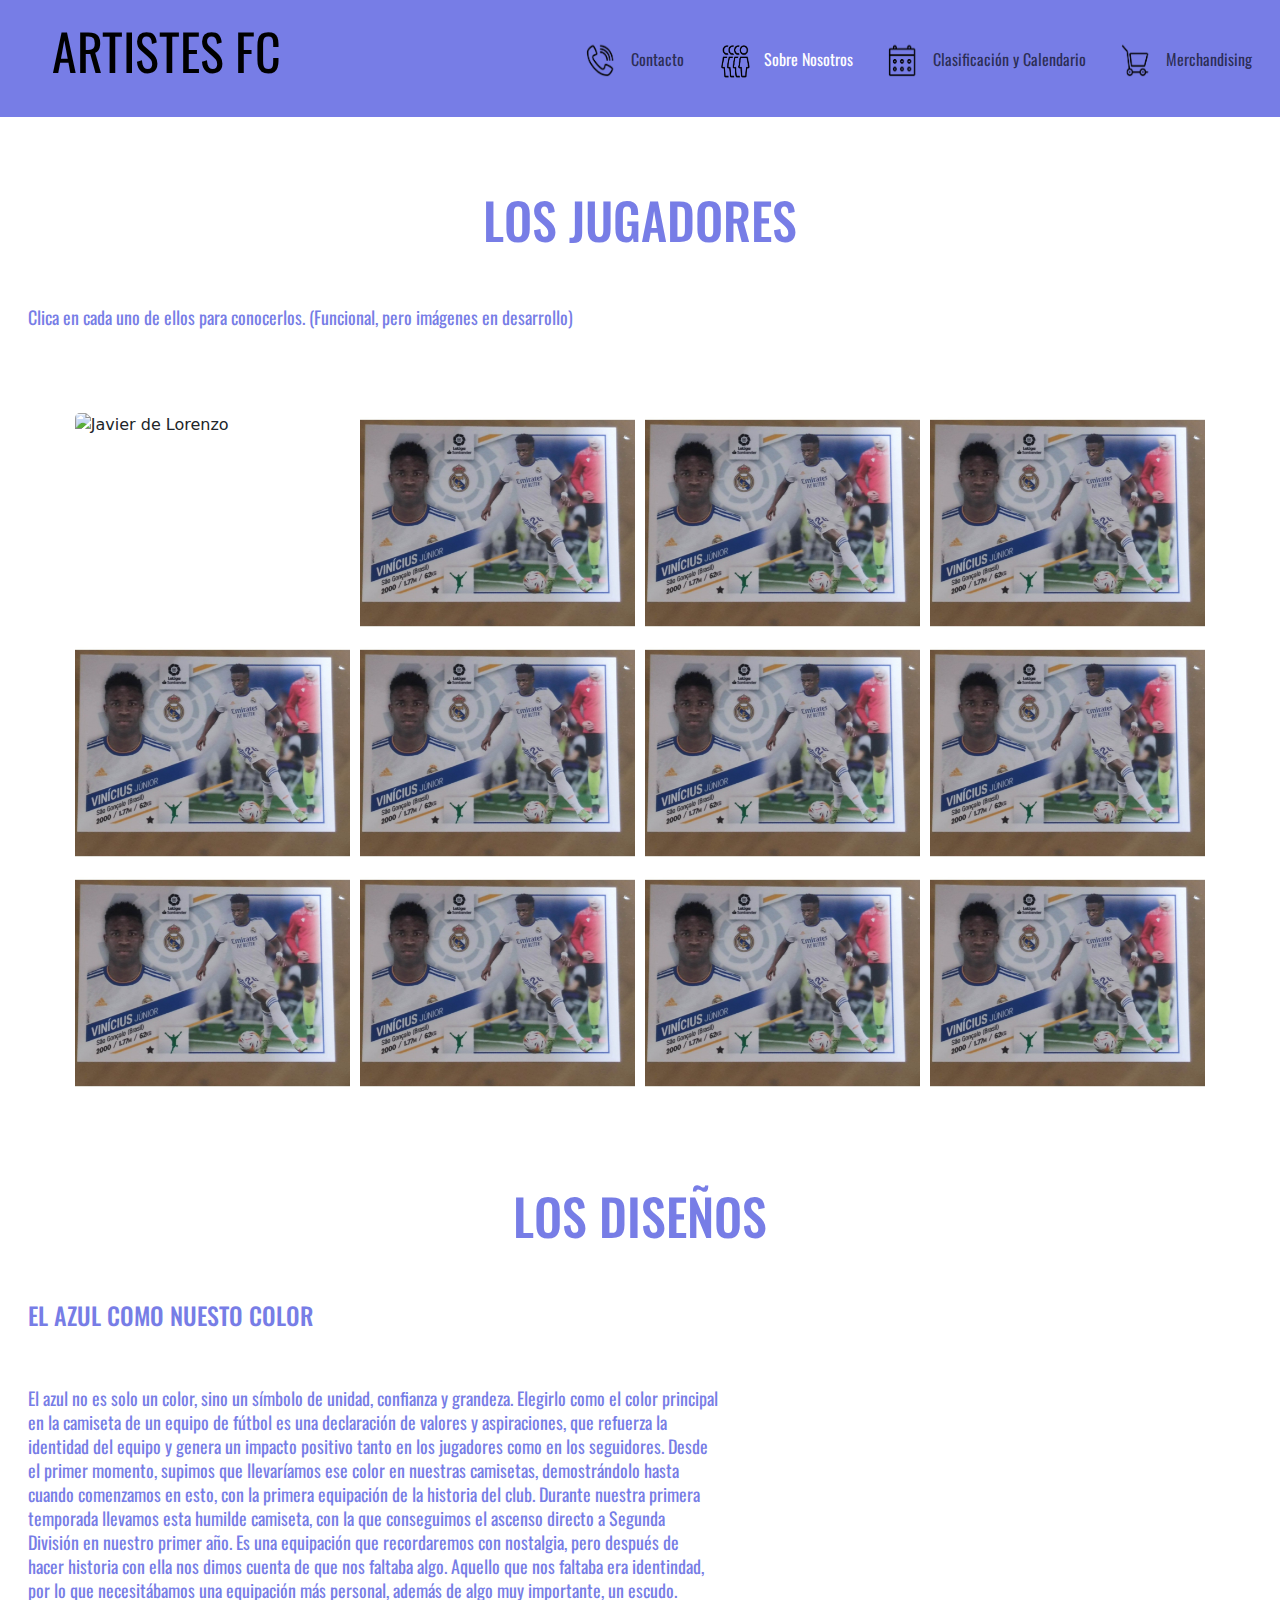
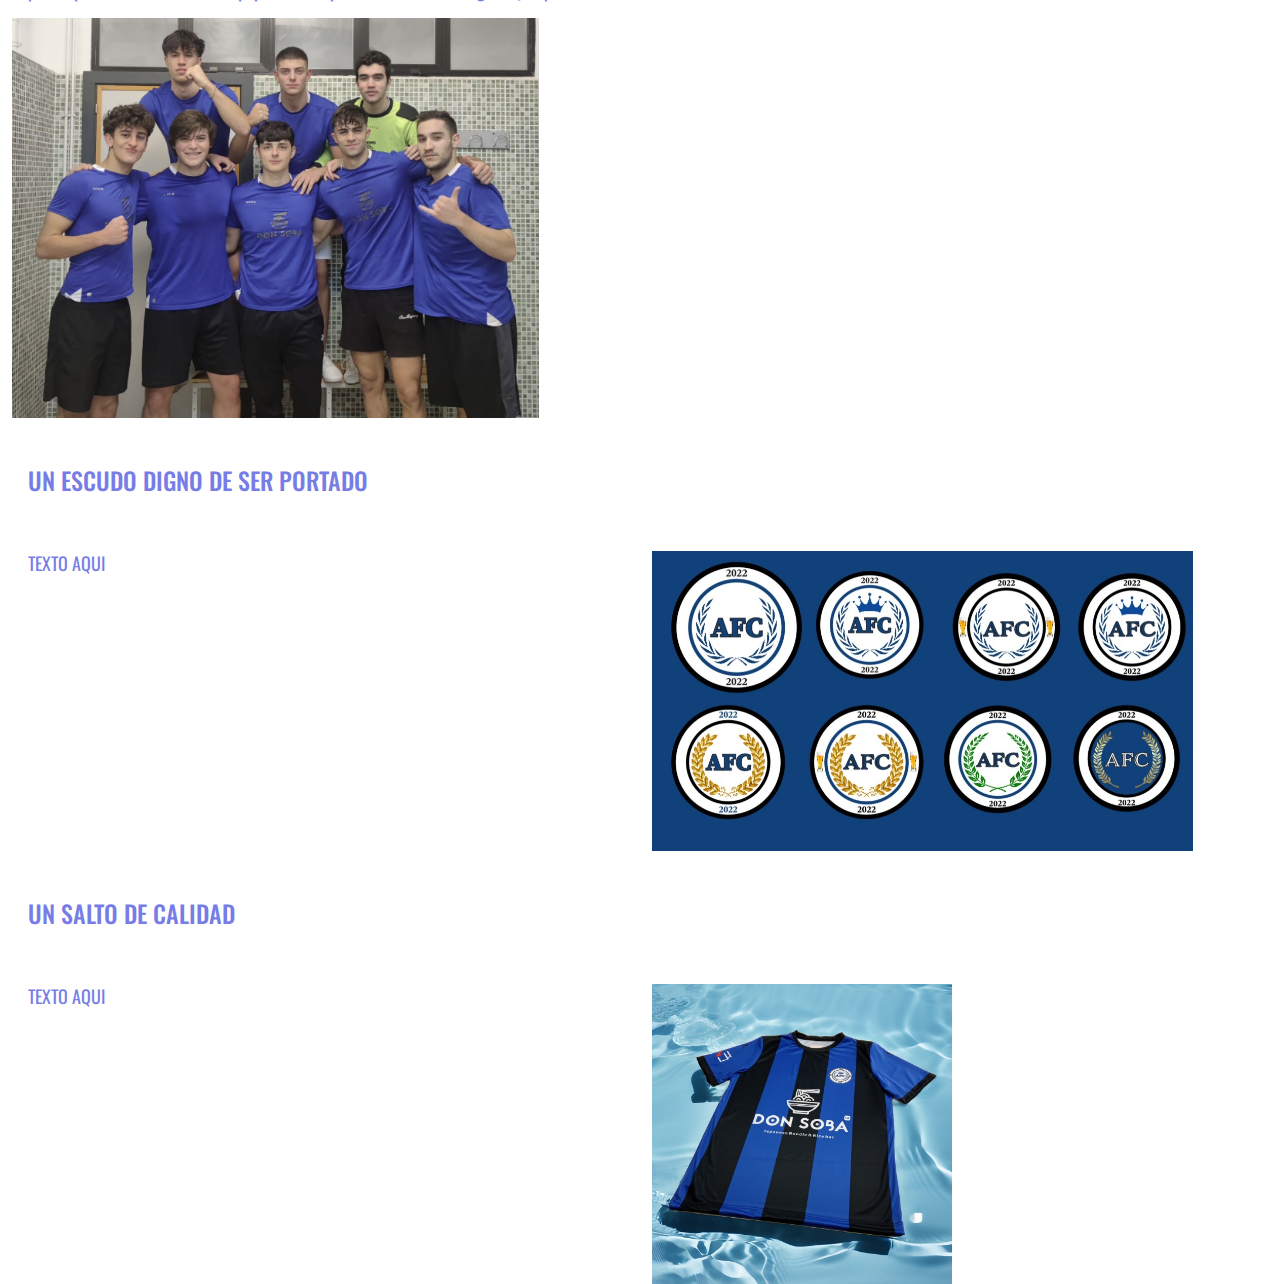
==== pages/aboutus.html @ 722f791d "Add files via upload" ====
<!doctype html>
<html lang="es">
  <head>
    <meta charset="utf-8">
    <meta name="viewport" content="width=device-width, initial-scale=1">
    <title>Sobre Nosotros</title>
    <link rel="icon" type="image/png" href="../imgs/logo.png">
    <link href="https://cdn.jsdelivr.net/npm/bootstrap@5.3.3/dist/css/bootstrap.min.css" rel="stylesheet" integrity="sha384-QWTKZyjpPEjISv5WaRU9OFeRpok6YctnYmDr5pNlyT2bRjXh0JMhjY6hW+ALEwIH" crossorigin="anonymous">
    <link rel="stylesheet" href="../css/mediaqueriesbootstrap5.css">
    <link rel="preconnect" href="https://fonts.googleapis.com">
    <link rel="preconnect" href="https://fonts.gstatic.com" crossorigin>
    <link href="https://fonts.googleapis.com/css2?family=Josefin+Sans:ital,wght@0,100..700;1,100..700&family=Oswald:wght@200..700&family=Oxanium:wght@200..800&display=swap" rel="stylesheet">
  </head>
  <body>
    <nav class="navbar navbar-expand-lg navbar-light">
      <div class="container-fluid">
          <div class="d-flex flex-grow-1">
              <span class="w-100 d-lg-none d-block">
                  <!-- hidden spacer to center brand on mobile --></span>
              <a class="navbar-brand d-none d-lg-inline-block" href="../index.html">
                <p class="texto-navbar inicio">ARTISTES FC</p>
              </a>
              <a class="navbar-brand-two mx-auto d-lg-none d-inline-block" href="../index.html">
                  <img class="logo" src="../imgs/logo.png" alt="logo">
              </a>
              <div class="w-100 text-right">
                  <button class="navbar-toggler" type="button" data-bs-toggle="collapse" data-bs-target="#myNavbar">
                      <span class="navbar-toggler-icon"></span>
                  </button>
              </div>
          </div>
          <div class="collapse navbar-collapse flex-grow-1 text-right" id="myNavbar">
              <ul class="navbar-nav ms-auto flex-nowrap">
                  <li class="nav-item">
                      <a href="contact.html" class="nav-link m-2 menu-item nav-active">
                        <img src="../imgs/telefono.png" alt="Telefono" class="logo">
                        <p class="texto-navbar">Contacto</p>
                      </a>
                  </li>
                  <li class="nav-item">
                      <a href="aboutus.html" class="nav-link m-2 menu-item">
                        <img src="../imgs/nosotros.png" alt="Nosotros" class="logo">
                        <p class="texto-navbar active">Sobre Nosotros</p>
                      </a>
                  </li>
                  <li class="nav-item">
                      <a href="clas&cal.html" class="nav-link m-2 menu-item">
                        <img src="../imgs/calendario.png" alt="Calendario" class="logo">
                        <p class="texto-navbar">Clasificación y Calendario</p>
                      </a>
                  </li>
                  <li class="nav-item">
                      <a href="merch.html" class="nav-link m-2 menu-item">
                        <img src="../imgs/carrito.png" alt="Carrito" class="logo">
                        <p class="texto-navbar">Merchandising</p>
                      </a>
                  </li>
              </ul>
          </div>
      </div>
    </nav>
    <div class="container-fluid">
      <br><br><br>
      <h2 class="fuente-texto titulo_jugadores">LOS JUGADORES</h2>
      <br><br>
      <p class="fuente-texto parrafo">Clica en cada uno de ellos para conocerlos. (Funcional, pero imágenes en desarrollo)</p>
      <br><br>
      <div class="gallery">
        <img src="../imgs/imagenes_galeria/javierdelorenzo_1.png" alt="Javier de Lorenzo" class="clickable-image" data-expanded="../imgs/imagenes_galeria/cromoprueba_2.png">
        <img src="../imgs/imagenes_galeria/cromoprueba_1.png" alt="Jorge Iñesta" class="clickable-image" data-expanded="../imgs/imagenes_galeria/cromoprueba_2.png">
        <img src="../imgs/imagenes_galeria/cromoprueba_1.png" alt="Juan Daza" class="clickable-image" data-expanded="../imgs/imagenes_galeria/cromoprueba_2.png">
        <img src="../imgs/imagenes_galeria/cromoprueba_1.png" alt="Carlos Daza" class="clickable-image" data-expanded="../imgs/imagenes_galeria/cromoprueba_2.png">
        <img src="../imgs/imagenes_galeria/cromoprueba_1.png" alt="Pedro Rodríguez" class="clickable-image" data-expanded="../imgs/imagenes_galeria/cromoprueba_2.png">
        <img src="../imgs/imagenes_galeria/cromoprueba_1.png" alt="Álvaro Gómez" class="clickable-image" data-expanded="../imgs/imagenes_galeria/cromoprueba_2.png">
        <img src="../imgs/imagenes_galeria/cromoprueba_1.png" alt="Yun-Suk Jung" class="clickable-image" data-expanded="../imgs/imagenes_galeria/cromoprueba_2.png">
        <img src="../imgs/imagenes_galeria/cromoprueba_1.png" alt="Jorge Cuesta" class="clickable-image" data-expanded="../imgs/imagenes_galeria/cromoprueba_2.png">
        <img src="../imgs/imagenes_galeria/cromoprueba_1.png" alt="Iván Zamora" class="clickable-image" data-expanded="../imgs/imagenes_galeria/cromoprueba_2.png">
        <img src="../imgs/imagenes_galeria/cromoprueba_1.png" alt="Jaime Sánchez" class="clickable-image" data-expanded="../imgs/imagenes_galeria/cromoprueba_2.png">
        <img src="../imgs/imagenes_galeria/cromoprueba_1.png" alt="Manuel Kindelan" class="clickable-image" data-expanded="../imgs/imagenes_galeria/cromoprueba_2.png">
        <img src="../imgs/imagenes_galeria/cromoprueba_1.png" alt="Angelo Zhu" class="clickable-image" data-expanded="../imgs/imagenes_galeria/cromoprueba_2.png">
      </div>

      <!-- Overlay para la imagen ampliada -->
      <div class="overlay">
        <img id="overlay-image" src="" alt="Ampliada">
      </div>
      <br><br><br>
      <h2 class="fuente-texto titulo_jugadores">LOS DISEÑOS</h2>
      <br><br>
      <h4 class="fuente-texto ">EL AZUL COMO NUESTO COLOR</h2>
      <br><br>
      <div class="row align-items-start">
        <div class="col-md-7">
          <p class="fuente-texto parrafo">El azul no es solo un color, sino un símbolo de unidad, confianza y grandeza. Elegirlo como el color principal en la camiseta de un equipo de fútbol es una declaración de valores y aspiraciones, que refuerza la identidad del equipo y genera un impacto positivo tanto en los jugadores como en los seguidores. Desde el primer momento, supimos que llevaríamos ese color en nuestras camisetas, demostrándolo hasta cuando comenzamos en esto, con la primera equipación de la historia del club. Durante nuestra primera temporada llevamos esta humilde camiseta, con la que conseguimos el ascenso directo a Segunda División en nuestro primer año. Es una equipación que recordaremos con nostalgia, pero después de hacer historia con ella nos dimos cuenta de que nos faltaba algo. Aquello que nos faltaba era identindad, por lo que necesitábamos una equipación más personal, además de algo muy importante, un escudo.</p>
        </div>
        <div class="col">
          <img src="../imgs/camiseta_azul.png" alt="Primera Equipación" class="camiseta_azul">
        </div>
      </div>
      <br><br>
      <h4 class="fuente-texto ">UN ESCUDO DIGNO DE SER PORTADO</h2>
      <br><br>
      <div class="row align-items-start">
        <div class="col">
          <p class="fuente-texto parrafo">TEXTO AQUI</p>
        </div>
        <div class="col">
          <img src="../imgs/diseñosescudos.jpg" alt="Escudos" class="imagen_escudos">
        </div>
      </div>
      <br><br>
      <h4 class="fuente-texto ">UN SALTO DE CALIDAD</h2>
      <br><br>
      <div class="row align-items-start">
        <div class="col">
          <p class="fuente-texto parrafo">TEXTO AQUI</p>
        </div>
        <div class="col">
          <img src="../imgs/fondomerch.jpg" alt="Nueva Equipación" class="imagen_escudos">
        </div>
      </div>
    </div>
    <script src="../js/galeria.js"></script>
    <script src="https://cdn.jsdelivr.net/npm/bootstrap@5.3.3/dist/js/bootstrap.bundle.min.js" integrity="sha384-YvpcrYf0tY3lHB60NNkmXc5s9fDVZLESaAA55NDzOxhy9GkcIdslK1eN7N6jIeHz" crossorigin="anonymous"></script>
  </body>
</html>
---- css/mediaqueriesbootstrap5.css ----
/* Extra small devices (portrait phones, less than 576px) */
@media (max-width: 575.98px) {
}
/* Small devices (landscape phones, entre 576px y 767.98px) */
@media (min-width: 576px) and (max-width: 767.98px) {
}
/* Medium devices (tablets, entre 768px y 991.98px) */
@media (min-width: 768px) and (max-width: 991.98px) {
}
/* Large devices (desktops, entre 992px y 1199.98) */
@media (min-width: 992px) and (max-width: 1199.98px) {
}
/* Extra large devices (large desktops, entre 1200px y 1399.98px) */
@media (min-width: 1200px) and (max-width: 1399.98px) {
}
/* Extra large devices (large desktops, 1400px and up) */
@media (min-width: 1400px) {
}
/*----------------------------------------------------------------*/
/*----------media queries con min-with----------------------------*/
/*----------------------------------------------------------------*/
/* X-Small devices (portrait phones, less than 576px) */
/* No media query for `xs` since this is the default in Bootstrap */
/* Small devices (landscape phones, 576px and up) */
@media (min-width: 576px) {
}
/* Medium devices (tablets, 768px and up) */
@media (min-width: 768px) {
}
/* Large devices (desktops, 992px and up) */
@media (min-width: 992px) {
}
/* X-Large devices (large desktops, 1200px and up) */
@media (min-width: 1200px) {
    
}
/* XX-Large devices (larger desktops, 1400px and up) */
@media (min-width: 1400px) {
    
}
@media (min-width: 1920px) and (max-width: 1920px) and (min-height: 917px) and (max-height: 917px) {
    .imagen_carousel {
        height: 800px !important; /* Para asegurarte de que se aplique */
    }
}


.fuente-texto{
    font-family: "Oswald", sans-serif;
    color:#777de6;
    margin-left: 1rem;
    margin-right: 1rem;
}

.fuente-texto.parrafo{
    font-size: 18px;
    line-height: 24px;
}


.texto-navbar{
    font-family: "Oswald", sans-serif;
    transition: color 0.3s ease, background-color 0.3s ease, transform 0.3s ease;
}

.texto-navbar:hover {
    color: white; /* Cambia el color del texto */
    transform: scale(1.1); /* Aumenta ligeramente el tamaño */
}

.texto-navbar.active {
    color: white;
}

.texto-navbar.inicio {
    font-size: 50px;
    margin-left: 40px;
}

.logo{
    width: 40px;
    height: 40px;
}

.logo:hover{
    color:white;
    transform: scale(1,1);
}

.navbar{
    background-color:#777de6;
}
  
.menu-item {
    display: flex;
    align-items: center; /* Alinea verticalmente */
}
  
.menu-item .logo {
    margin-right: 8px; /* Ajusta el espacio entre la imagen y el texto */
}
  
.menu-item .texto-navbar {
    margin: 0; /* Elimina márgenes adicionales en el texto */
}
  
.imagen_carousel{
    height: 670px;
}

/*.containerclascal{
    background-image: url("../imgs/imagengenerica1.jpg");
}*/

.escudo{
    width: 230px;
    height: 230px;
    margin-left: 100px;
}
.publi-insta{
    margin-left: 1rem;
}

/* Contenedor de la galería */
.gallery {
    display: grid;
    grid-template-columns: repeat(4, 1fr); /* 4 columnas de igual tamaño */
    gap: 10px; /* Espaciado entre las imágenes */
    max-width: 90%;
    margin: 20px auto; /* Centrar la galería */
}

/* Imágenes en la galería */
.clickable-image {
    width: 100%; /* Hacer que las imágenes ocupen el ancho del contenedor */
    height: auto; /* Mantener la proporción */
    cursor: pointer;
    border-radius: 5px;
    transition: transform 0.3s ease; /* Efecto al pasar el mouse */
}

.clickable-image:hover {
    transform: scale(1.05); /* Aumentar un poco al pasar el mouse */
}

/* Fondo oscuro (overlay) */
.overlay {
    position: fixed;
    top: 0;
    left: 0;
    width: 100%;
    height: 100%;
    background: rgba(0, 0, 0, 0.8);
    display: flex;
    align-items: center;
    justify-content: center;
    opacity: 0;
    visibility: hidden;
    transition: opacity 0.3s ease, visibility 0.3s ease;
    z-index: 1000;
}

/* Imagen ampliada */
#overlay-image {
    max-width: 90%;
    max-height: 90%;
}

/* Mostrar el overlay */
.overlay.visible {
    opacity: 1;
    visibility: visible;
}

.titulo_jugadores {
    text-align: center;
    font-size: 50px;
}
/* Estilos encapsulados para evitar conflictos */
#customContactForm {
    background-color: white;
    padding: 20px;
    border-radius: 8px;
    box-shadow: 0 4px 10px rgba(0, 0, 0, 0.1);
    max-width: 400px;
    margin: 20px auto;
    font-family: "Oswald", sans-serif; /* Adaptar al diseño existente */
}

#customContactForm .form-group {
    position: relative;
    margin-bottom: 20px;
}

#customContactForm label {
    position: absolute;
    top: 15px;
    left: 10px;
    font-size: 14px;
    color: #777de6; /* Usar color consistente */
    transition: 0.3s ease;
    pointer-events: none;
}

#customContactForm input:focus + label,
#customContactForm input:not(:placeholder-shown) + label {
    top: -10px;
    left: 10px;
    font-size: 12px;
    color: #007BFF;
}

#customContactForm input {
    width: 100%;
    padding: 10px;
    font-size: 14px;
    border: 1px solid #ccc;
    border-radius: 4px;
    outline: none;
    background: none;
    font-family: "Oswald", sans-serif;
}

#customContactForm input:focus {
    border-color: #777de6;
}

#customContactForm .error-text {
    display: none;
    font-size: 12px;
    color: red;
    margin-top: 5px;
}

#customContactForm button {
    background-color: #777de6;
    color: white;
    border: none;
    padding: 10px;
    width: 100%;
    border-radius: 4px;
    cursor: pointer;
    font-family: "Oswald", sans-serif;
}

#customContactForm button:hover {
    background-color: #5a5ebc;
}

/*.containermerch{
    background-image: url("../imgs/fondomerch.jpg");
    width: 100%; 
    height: 100%; 
    background-size: cover; 
    background-repeat: no-repeat; 
    background-position: center; 
}*/

.imagen_merch{
    height: 600px;
    width: 600px;
    
}

/*.containercontact{
    background-image: url("../imgs/diseñosescudos.jpg");
    width: 100%; 
    height: 100%; 
    background-size: cover; 
    background-repeat: no-repeat; 
    background-position: center;
}*/

.camiseta_azul{
    height: 400px;
   
}

.imagen_escudos{
    height: 300px;
}
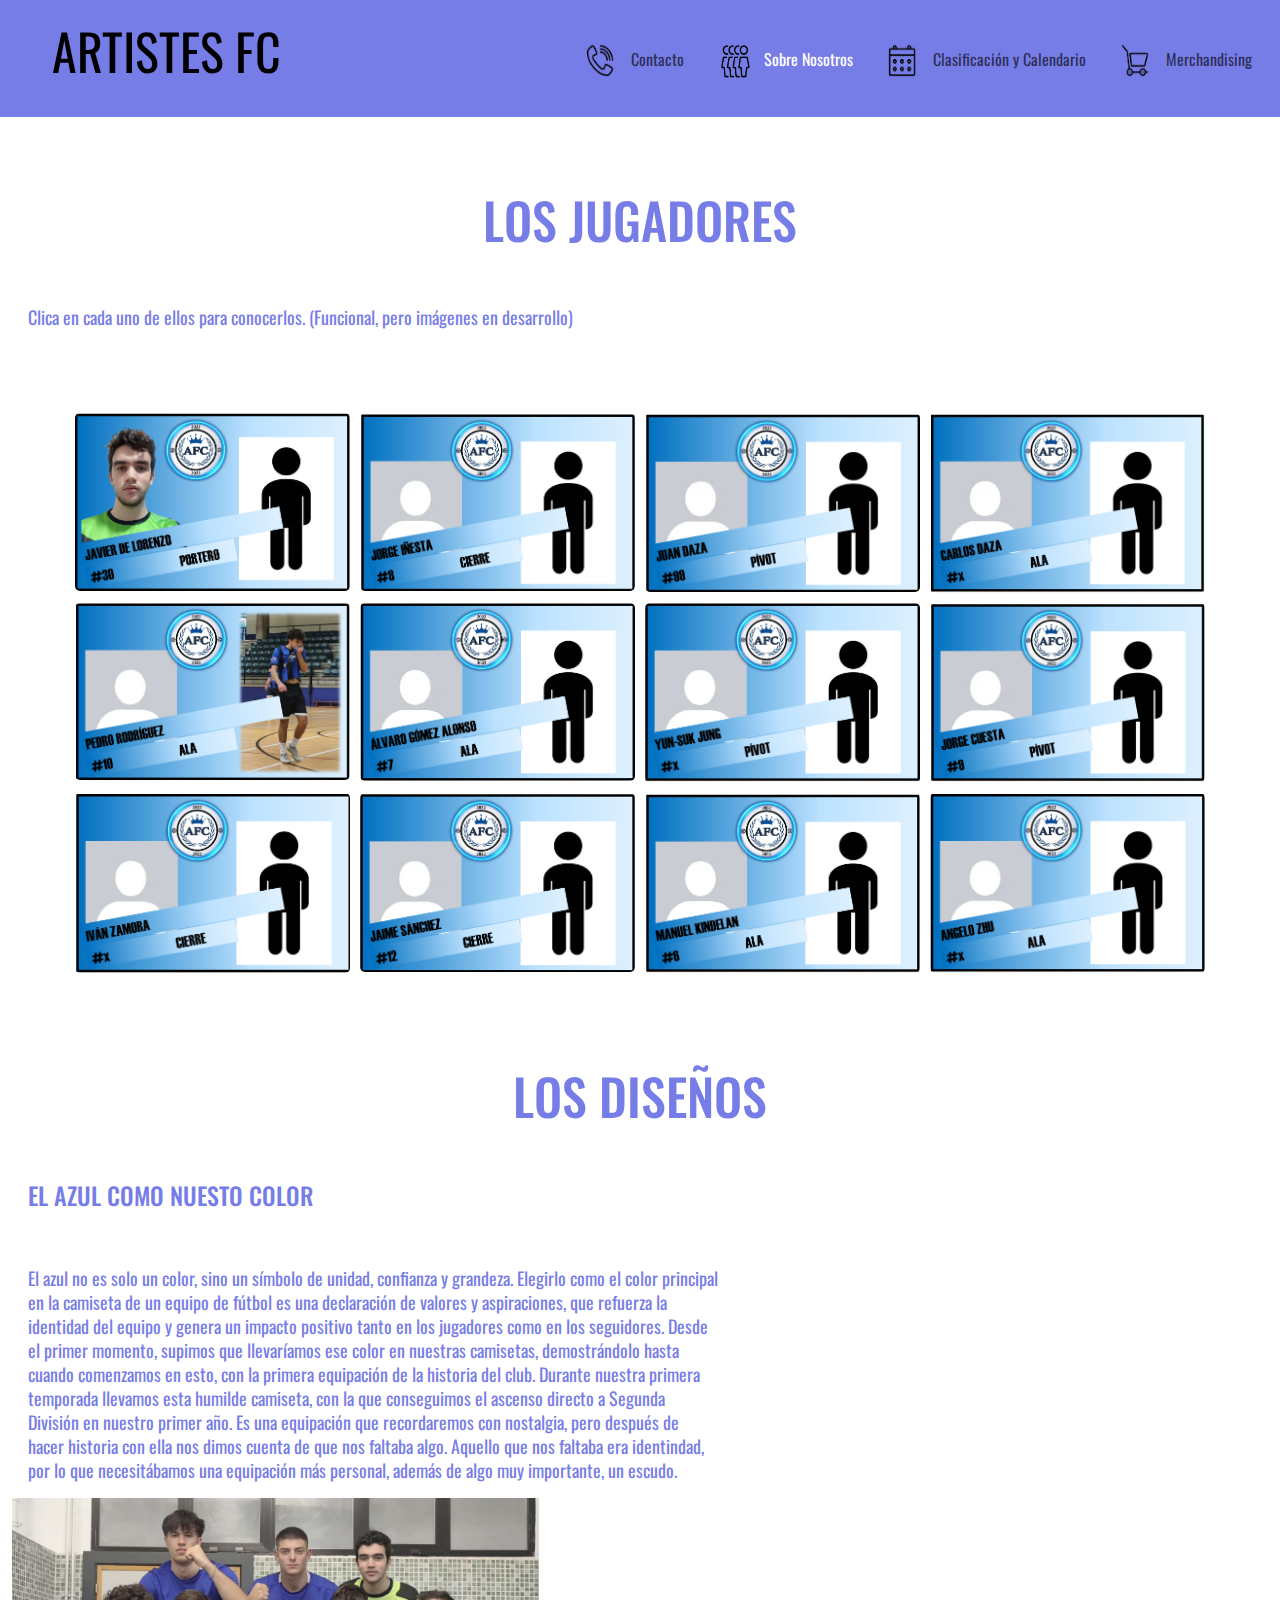
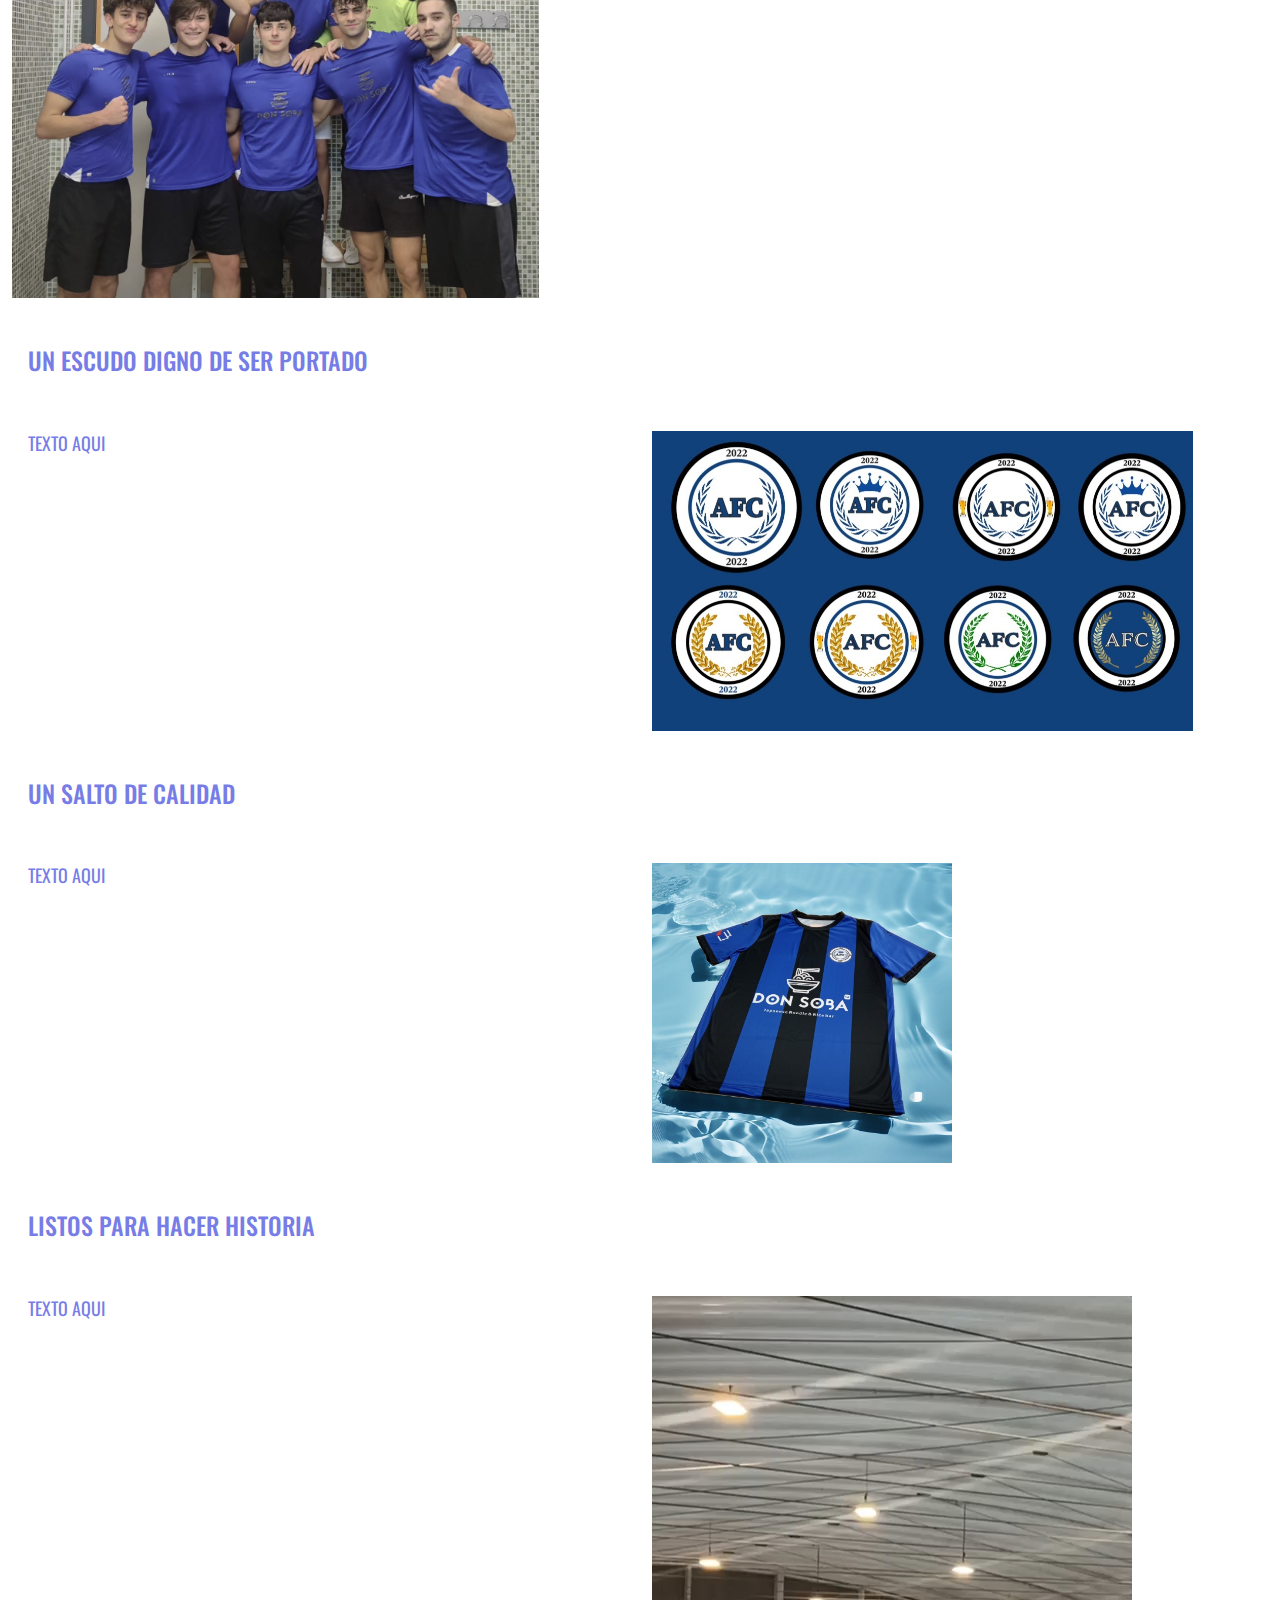
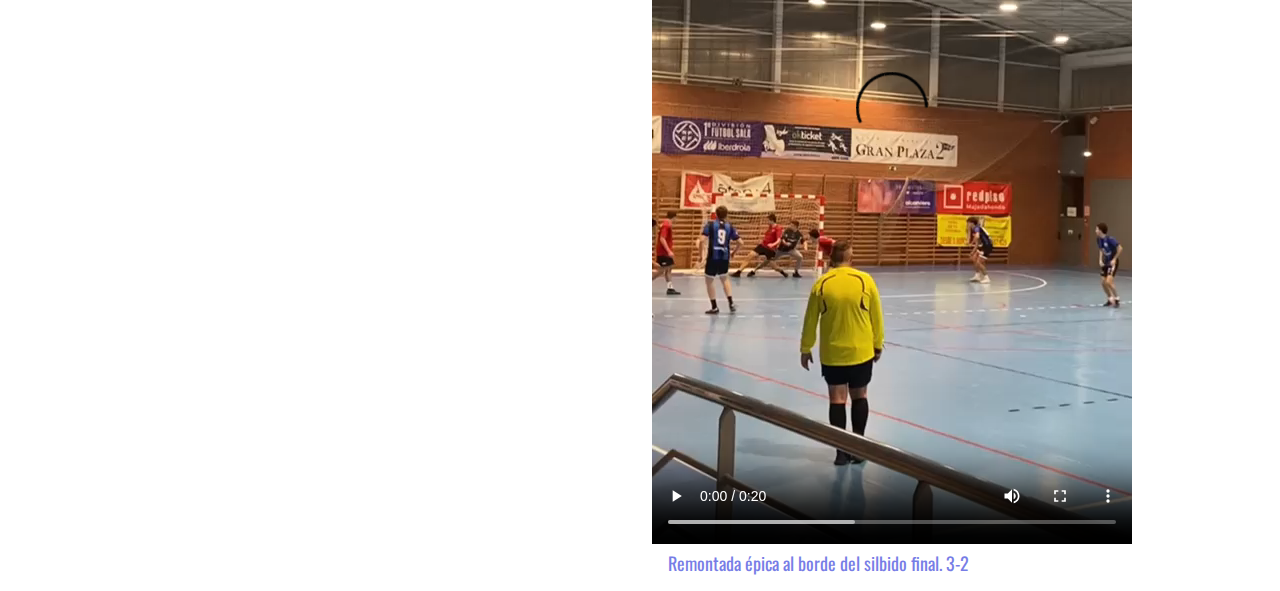
==== commit 4150be49: "Add files via upload" ====
--- a/pages/aboutus.html
+++ b/pages/aboutus.html
@@ -66,18 +66,18 @@
       <p class="fuente-texto parrafo">Clica en cada uno de ellos para conocerlos. (Funcional, pero imágenes en desarrollo)</p>
       <br><br>
       <div class="gallery">
-        <img src="../imgs/imagenes_galeria/javierdelorenzo_1.png" alt="Javier de Lorenzo" class="clickable-image" data-expanded="../imgs/imagenes_galeria/cromoprueba_2.png">
-        <img src="../imgs/imagenes_galeria/cromoprueba_1.png" alt="Jorge Iñesta" class="clickable-image" data-expanded="../imgs/imagenes_galeria/cromoprueba_2.png">
-        <img src="../imgs/imagenes_galeria/cromoprueba_1.png" alt="Juan Daza" class="clickable-image" data-expanded="../imgs/imagenes_galeria/cromoprueba_2.png">
-        <img src="../imgs/imagenes_galeria/cromoprueba_1.png" alt="Carlos Daza" class="clickable-image" data-expanded="../imgs/imagenes_galeria/cromoprueba_2.png">
-        <img src="../imgs/imagenes_galeria/cromoprueba_1.png" alt="Pedro Rodríguez" class="clickable-image" data-expanded="../imgs/imagenes_galeria/cromoprueba_2.png">
-        <img src="../imgs/imagenes_galeria/cromoprueba_1.png" alt="Álvaro Gómez" class="clickable-image" data-expanded="../imgs/imagenes_galeria/cromoprueba_2.png">
-        <img src="../imgs/imagenes_galeria/cromoprueba_1.png" alt="Yun-Suk Jung" class="clickable-image" data-expanded="../imgs/imagenes_galeria/cromoprueba_2.png">
-        <img src="../imgs/imagenes_galeria/cromoprueba_1.png" alt="Jorge Cuesta" class="clickable-image" data-expanded="../imgs/imagenes_galeria/cromoprueba_2.png">
-        <img src="../imgs/imagenes_galeria/cromoprueba_1.png" alt="Iván Zamora" class="clickable-image" data-expanded="../imgs/imagenes_galeria/cromoprueba_2.png">
-        <img src="../imgs/imagenes_galeria/cromoprueba_1.png" alt="Jaime Sánchez" class="clickable-image" data-expanded="../imgs/imagenes_galeria/cromoprueba_2.png">
-        <img src="../imgs/imagenes_galeria/cromoprueba_1.png" alt="Manuel Kindelan" class="clickable-image" data-expanded="../imgs/imagenes_galeria/cromoprueba_2.png">
-        <img src="../imgs/imagenes_galeria/cromoprueba_1.png" alt="Angelo Zhu" class="clickable-image" data-expanded="../imgs/imagenes_galeria/cromoprueba_2.png">
+        <img src="../imgs/imagenes_galeria/yo_1.png" alt="Javier de Lorenzo" class="clickable-image" data-expanded="../imgs/imagenes_galeria/yo_2.png">
+        <img src="../imgs/imagenes_galeria/jorgeinesta_1.png" alt="Jorge Iñesta" class="clickable-image" data-expanded="../imgs/imagenes_galeria/jorgeinesta_2.png">
+        <img src="../imgs/imagenes_galeria/juandaza_1.png" alt="Juan Daza" class="clickable-image" data-expanded="../imgs/imagenes_galeria/juandaza_2.png">
+        <img src="../imgs/imagenes_galeria/carlosdaza_1.png" alt="Carlos Daza" class="clickable-image" data-expanded="../imgs/imagenes_galeria/carlosdaza_2.png">
+        <img src="../imgs/imagenes_galeria/pedrorodriguez_1.png" alt="Pedro Rodríguez" class="clickable-image" data-expanded="../imgs/imagenes_galeria/pedrorodriguez_2.png">
+        <img src="../imgs/imagenes_galeria/alvarogomez_1.png" alt="Álvaro Gómez" class="clickable-image" data-expanded="../imgs/imagenes_galeria/alvarogomez_2.png">
+        <img src="../imgs/imagenes_galeria/yun_1.png" alt="Yun-Suk Jung" class="clickable-image" data-expanded="../imgs/imagenes_galeria/yun_2.png">
+        <img src="../imgs/imagenes_galeria/jorgecuesta_1.png" alt="Jorge Cuesta" class="clickable-image" data-expanded="../imgs/imagenes_galeria/jorgecuesta_2.png">
+        <img src="../imgs/imagenes_galeria/ivanzamora_1.png" alt="Iván Zamora" class="clickable-image" data-expanded="../imgs/imagenes_galeria/ivanzamora_2.png">
+        <img src="../imgs/imagenes_galeria/jaimesanchez_1.png" alt="Jaime Sánchez" class="clickable-image" data-expanded="../imgs/imagenes_galeria/jaimesanchez_2.png">
+        <img src="../imgs/imagenes_galeria/manu_1.png" alt="Manuel Kindelan" class="clickable-image" data-expanded="../imgs/imagenes_galeria/manu_2.png">
+        <img src="../imgs/imagenes_galeria/angelo_1.png" alt="Angelo Zhu" class="clickable-image" data-expanded="../imgs/imagenes_galeria/angelo_2.png">
       </div>
 
       <!-- Overlay para la imagen ampliada -->
@@ -119,6 +119,23 @@
           <img src="../imgs/fondomerch.jpg" alt="Nueva Equipación" class="imagen_escudos">
         </div>
       </div>
+      <br><br>
+      <h4 class="fuente-texto ">LISTOS PARA HACER HISTORIA</h2>
+      <br><br>
+      <div class="row align-items-start">
+        <div class="col">
+          <p class="fuente-texto parrafo">TEXTO AQUI</p>
+        </div>
+        <div class="col">
+          <figure>
+            <video controls>
+                <source src="../videos/remontadaepica.mp4" type="video/mp4">
+                Tu navegador no soporta el elemento de video.
+            </video>
+            <figcaption class="fuente-texto parrafo">Remontada épica al borde del silbido final. 3-2</figcaption>
+        </figure>
+        </div>
+      </div>
     </div>
     <script src="../js/galeria.js"></script>
     <script src="https://cdn.jsdelivr.net/npm/bootstrap@5.3.3/dist/js/bootstrap.bundle.min.js" integrity="sha384-YvpcrYf0tY3lHB60NNkmXc5s9fDVZLESaAA55NDzOxhy9GkcIdslK1eN7N6jIeHz" crossorigin="anonymous"></script>
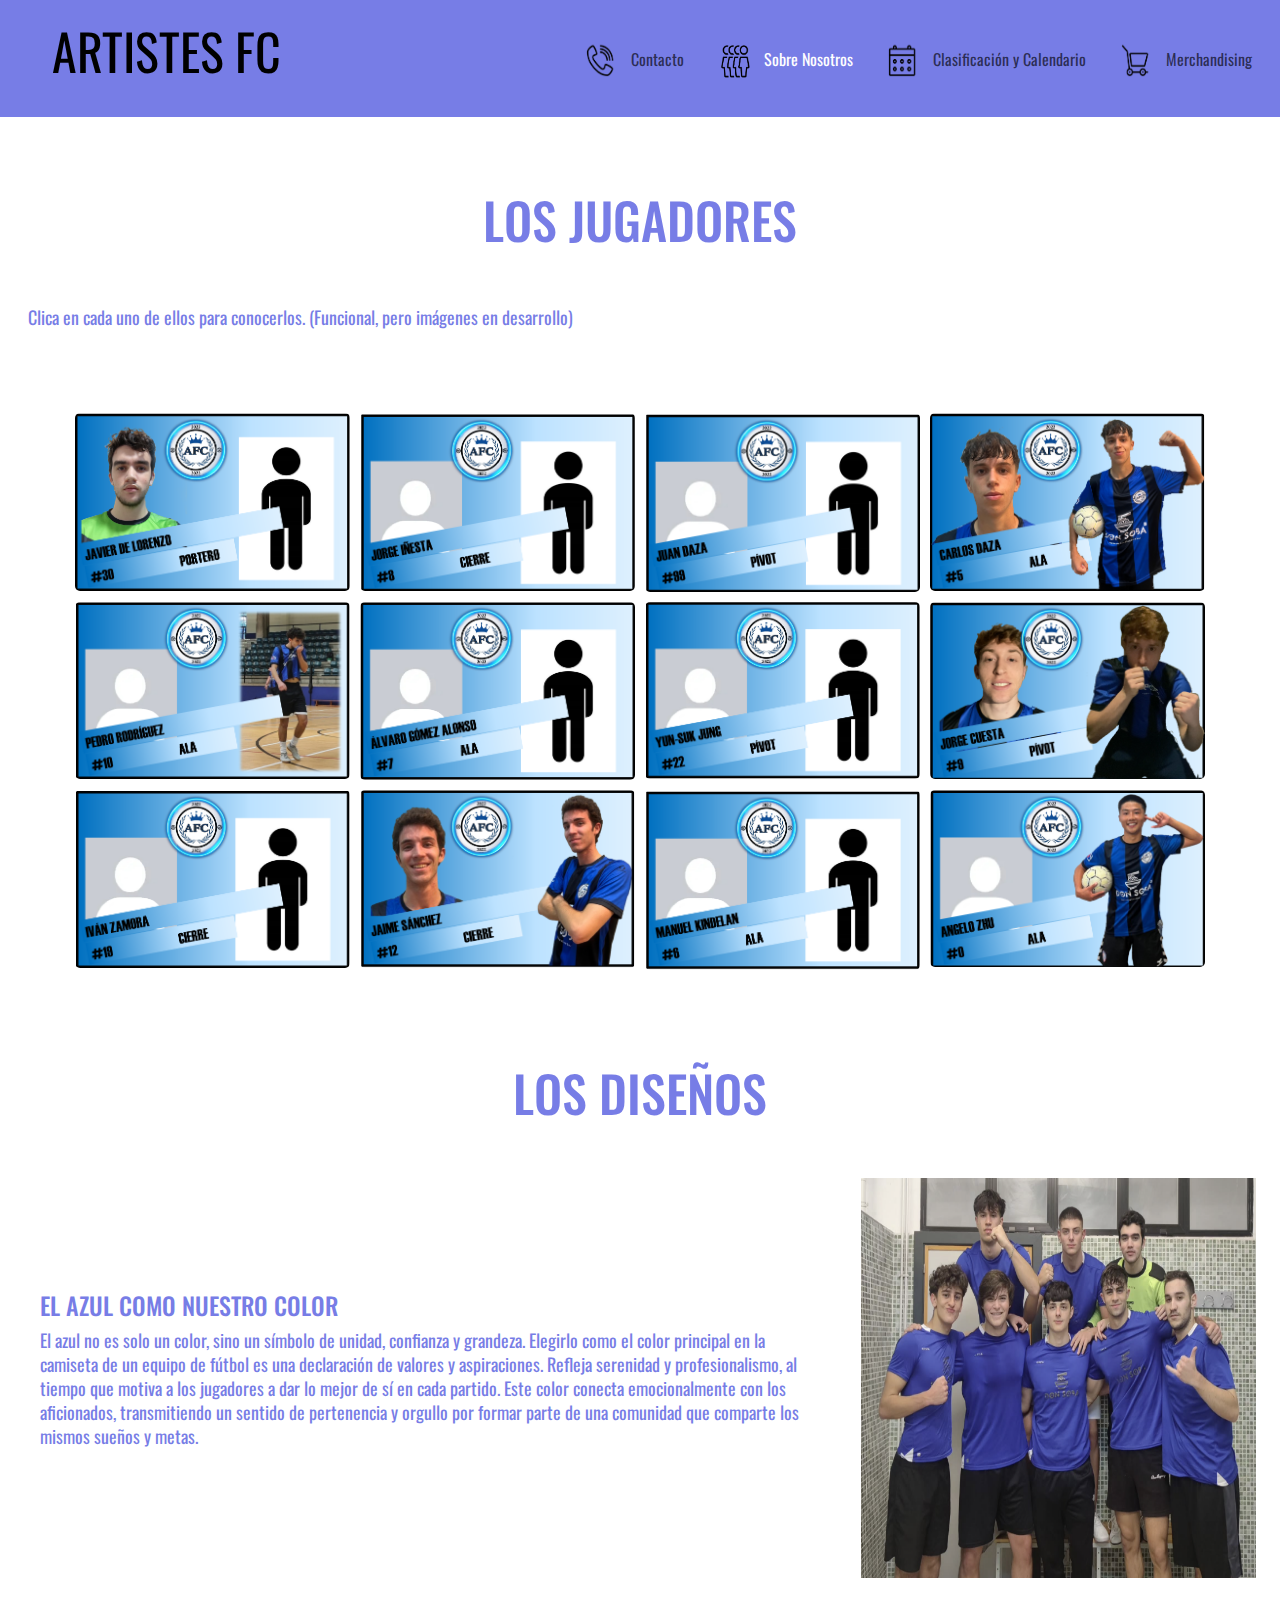
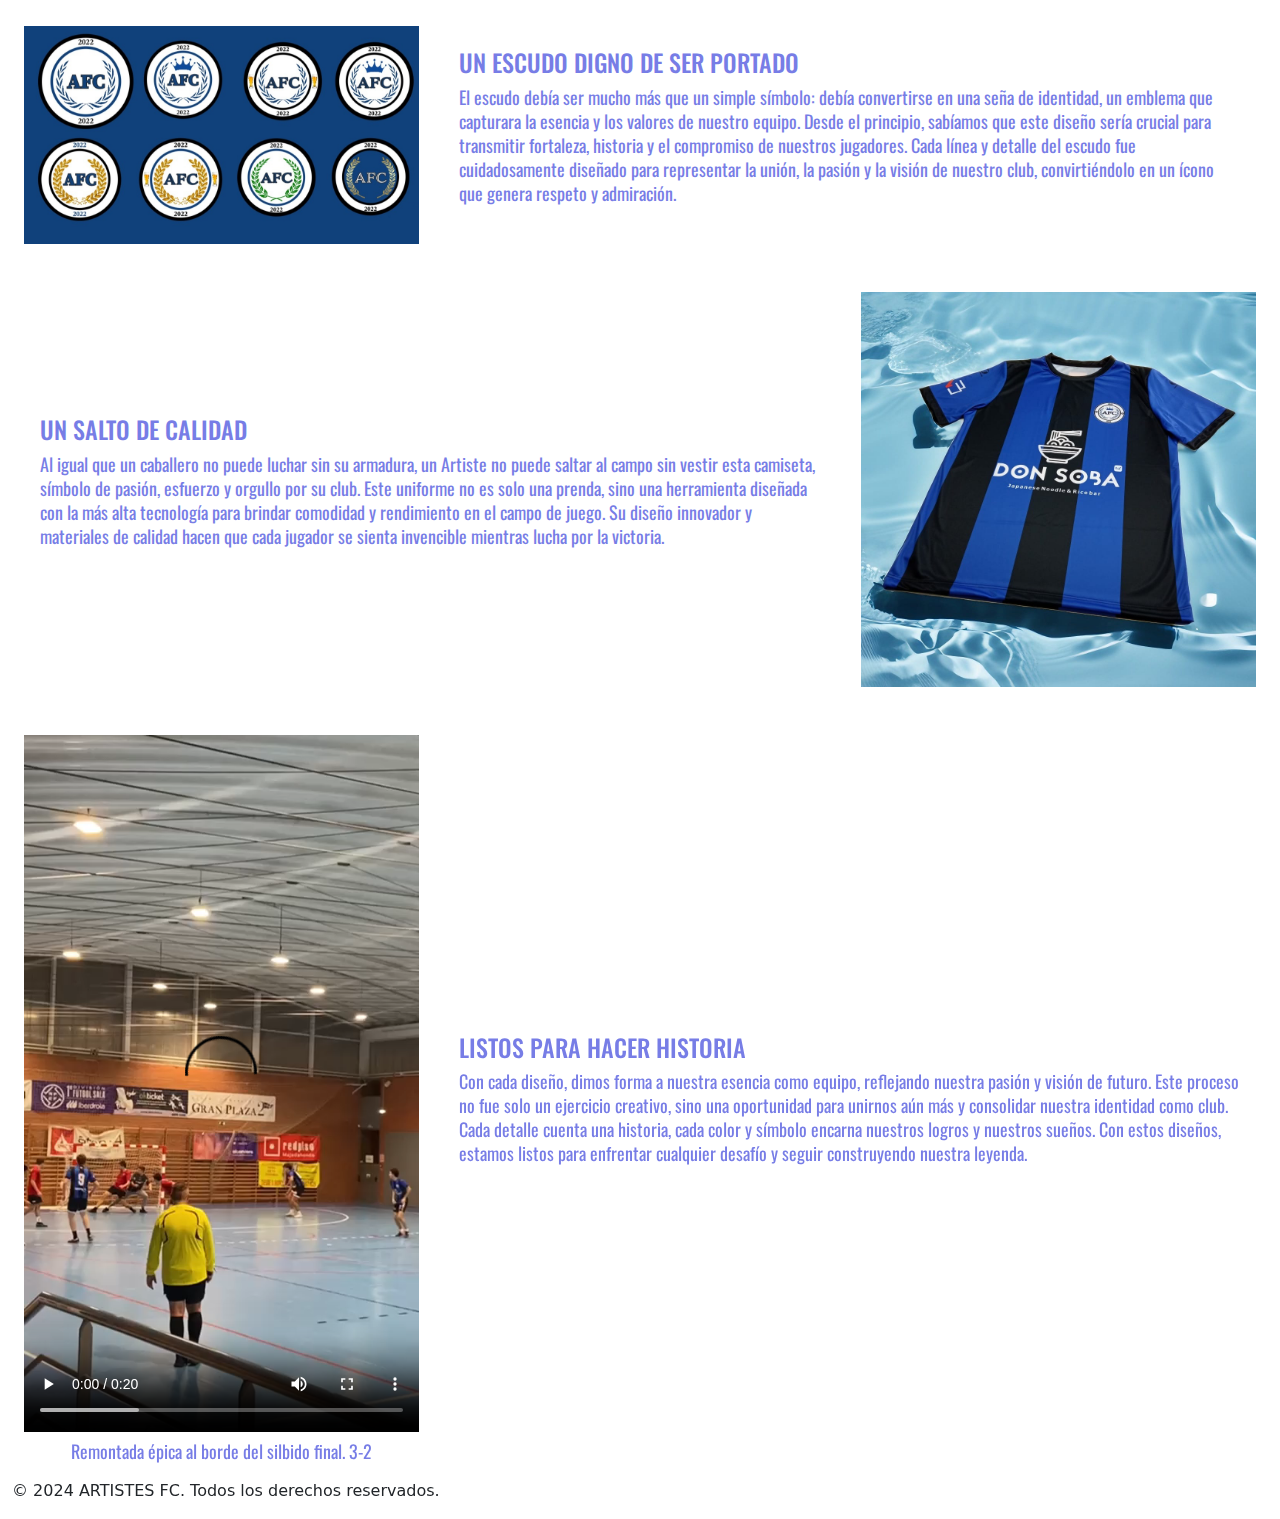
==== commit 46b4b35f: "Add files via upload" ====
--- a/pages/aboutus.html
+++ b/pages/aboutus.html
@@ -85,57 +85,76 @@
         <img id="overlay-image" src="" alt="Ampliada">
       </div>
       <br><br><br>
-      <h2 class="fuente-texto titulo_jugadores">LOS DISEÑOS</h2>
-      <br><br>
-      <h4 class="fuente-texto ">EL AZUL COMO NUESTO COLOR</h2>
-      <br><br>
-      <div class="row align-items-start">
-        <div class="col-md-7">
-          <p class="fuente-texto parrafo">El azul no es solo un color, sino un símbolo de unidad, confianza y grandeza. Elegirlo como el color principal en la camiseta de un equipo de fútbol es una declaración de valores y aspiraciones, que refuerza la identidad del equipo y genera un impacto positivo tanto en los jugadores como en los seguidores. Desde el primer momento, supimos que llevaríamos ese color en nuestras camisetas, demostrándolo hasta cuando comenzamos en esto, con la primera equipación de la historia del club. Durante nuestra primera temporada llevamos esta humilde camiseta, con la que conseguimos el ascenso directo a Segunda División en nuestro primer año. Es una equipación que recordaremos con nostalgia, pero después de hacer historia con ella nos dimos cuenta de que nos faltaba algo. Aquello que nos faltaba era identindad, por lo que necesitábamos una equipación más personal, además de algo muy importante, un escudo.</p>
+      <div class="container-fluid timeline">
+        <!-- Título principal -->
+        <h2 class="fuente-texto titulo_jugadores text-center">LOS DISEÑOS</h2>
+        <br><br>
+        
+        <!-- Evento 1 -->
+        <div class="row align-items-center timeline-event">
+          <div class="col-md-8">
+            <h4 class="fuente-texto">EL AZUL COMO NUESTRO COLOR</h4>
+            <p class="fuente-texto parrafo">
+              El azul no es solo un color, sino un símbolo de unidad, confianza y grandeza. Elegirlo como el color principal en la camiseta de un equipo de fútbol es una declaración de valores y aspiraciones. Refleja serenidad y profesionalismo, al tiempo que motiva a los jugadores a dar lo mejor de sí en cada partido. Este color conecta emocionalmente con los aficionados, transmitiendo un sentido de pertenencia y orgullo por formar parte de una comunidad que comparte los mismos sueños y metas.
+            </p>
+          </div>
+          <div class="col-md-4 text-center">
+            <img src="../imgs/camiseta_azul.png" alt="Primera Equipación" class="img-fluid camiseta_azul">
+          </div>
         </div>
-        <div class="col">
-          <img src="../imgs/camiseta_azul.png" alt="Primera Equipación" class="camiseta_azul">
+        <br><br>
+      
+        <!-- Evento 2 -->
+        <div class="row align-items-center timeline-event">
+          <div class="col-md-8 order-md-2">
+            <h4 class="fuente-texto">UN ESCUDO DIGNO DE SER PORTADO</h4>
+            <p class="fuente-texto parrafo">
+              El escudo debía ser mucho más que un simple símbolo: debía convertirse en una seña de identidad, un emblema que capturara la esencia y los valores de nuestro equipo. Desde el principio, sabíamos que este diseño sería crucial para transmitir fortaleza, historia y el compromiso de nuestros jugadores. Cada línea y detalle del escudo fue cuidadosamente diseñado para representar la unión, la pasión y la visión de nuestro club, convirtiéndolo en un ícono que genera respeto y admiración.
+            </p>
+          </div>
+          <div class="col-md-4 text-center order-md-1">
+            <img src="../imgs/diseñosescudos.jpg" alt="Escudos" class="img-fluid imagen_escudos">
+          </div>
+        </div>
+        <br><br>
+      
+        <!-- Evento 3 -->
+        <div class="row align-items-center timeline-event">
+          <div class="col-md-8">
+            <h4 class="fuente-texto">UN SALTO DE CALIDAD</h4>
+            <p class="fuente-texto parrafo">
+              Al igual que un caballero no puede luchar sin su armadura, un Artiste no puede saltar al campo sin vestir esta camiseta, símbolo de pasión, esfuerzo y orgullo por su club. Este uniforme no es solo una prenda, sino una herramienta diseñada con la más alta tecnología para brindar comodidad y rendimiento en el campo de juego. Su diseño innovador y materiales de calidad hacen que cada jugador se sienta invencible mientras lucha por la victoria.
+            </p>
+          </div>
+          <div class="col-md-4 text-center">
+            <img src="../imgs/fondomerch.jpg" alt="Nueva Equipación" class="img-fluid imagen_escudos">
+          </div>
+        </div>
+        <br><br>
+      
+        <!-- Evento 4 -->
+        <div class="row align-items-center timeline-event">
+          <div class="col-md-8 order-md-2">
+            <h4 class="fuente-texto">LISTOS PARA HACER HISTORIA</h4>
+            <p class="fuente-texto parrafo">
+              Con cada diseño, dimos forma a nuestra esencia como equipo, reflejando nuestra pasión y visión de futuro. Este proceso no fue solo un ejercicio creativo, sino una oportunidad para unirnos aún más y consolidar nuestra identidad como club. Cada detalle cuenta una historia, cada color y símbolo encarna nuestros logros y nuestros sueños. Con estos diseños, estamos listos para enfrentar cualquier desafío y seguir construyendo nuestra leyenda.
+            </p>
+          </div>
+          <div class="col-md-4 text-center order-md-1">
+            <figure>
+              <video controls class="img-fluid">
+                <source src="../videos/remontadaepica.mp4" type="video/mp4">
+                Tu navegador no soporta el elemento de video.
+              </video>
+              <figcaption class="fuente-texto parrafo">Remontada épica al borde del silbido final. 3-2</figcaption>
+            </figure>
+          </div>
         </div>
       </div>
-      <br><br>
-      <h4 class="fuente-texto ">UN ESCUDO DIGNO DE SER PORTADO</h2>
-      <br><br>
-      <div class="row align-items-start">
-        <div class="col">
-          <p class="fuente-texto parrafo">TEXTO AQUI</p>
-        </div>
-        <div class="col">
-          <img src="../imgs/diseñosescudos.jpg" alt="Escudos" class="imagen_escudos">
-        </div>
-      </div>
-      <br><br>
-      <h4 class="fuente-texto ">UN SALTO DE CALIDAD</h2>
-      <br><br>
-      <div class="row align-items-start">
-        <div class="col">
-          <p class="fuente-texto parrafo">TEXTO AQUI</p>
-        </div>
-        <div class="col">
-          <img src="../imgs/fondomerch.jpg" alt="Nueva Equipación" class="imagen_escudos">
-        </div>
-      </div>
-      <br><br>
-      <h4 class="fuente-texto ">LISTOS PARA HACER HISTORIA</h2>
-      <br><br>
-      <div class="row align-items-start">
-        <div class="col">
-          <p class="fuente-texto parrafo">TEXTO AQUI</p>
-        </div>
-        <div class="col">
-          <figure>
-            <video controls>
-                <source src="../videos/remontadaepica.mp4" type="video/mp4">
-                Tu navegador no soporta el elemento de video.
-            </video>
-            <figcaption class="fuente-texto parrafo">Remontada épica al borde del silbido final. 3-2</figcaption>
-        </figure>
-        </div>
-      </div>
+      
+      <footer>
+        <p>&copy; 2024 ARTISTES FC. Todos los derechos reservados.</p>
+      </footer>  
     </div>
     <script src="../js/galeria.js"></script>
     <script src="https://cdn.jsdelivr.net/npm/bootstrap@5.3.3/dist/js/bootstrap.bundle.min.js" integrity="sha384-YvpcrYf0tY3lHB60NNkmXc5s9fDVZLESaAA55NDzOxhy9GkcIdslK1eN7N6jIeHz" crossorigin="anonymous"></script>
--- a/css/mediaqueriesbootstrap5.css
+++ b/css/mediaqueriesbootstrap5.css
@@ -1,48 +1,72 @@
-/* Extra small devices (portrait phones, less than 576px) */
-@media (max-width: 575.98px) {
-}
-/* Small devices (landscape phones, entre 576px y 767.98px) */
-@media (min-width: 576px) and (max-width: 767.98px) {
-}
-/* Medium devices (tablets, entre 768px y 991.98px) */
-@media (min-width: 768px) and (max-width: 991.98px) {
-}
-/* Large devices (desktops, entre 992px y 1199.98) */
-@media (min-width: 992px) and (max-width: 1199.98px) {
-}
-/* Extra large devices (large desktops, entre 1200px y 1399.98px) */
-@media (min-width: 1200px) and (max-width: 1399.98px) {
-}
-/* Extra large devices (large desktops, 1400px and up) */
-@media (min-width: 1400px) {
-}
-/*----------------------------------------------------------------*/
-/*----------media queries con min-with----------------------------*/
-/*----------------------------------------------------------------*/
-/* X-Small devices (portrait phones, less than 576px) */
-/* No media query for `xs` since this is the default in Bootstrap */
-/* Small devices (landscape phones, 576px and up) */
-@media (min-width: 576px) {
-}
-/* Medium devices (tablets, 768px and up) */
-@media (min-width: 768px) {
-}
-/* Large devices (desktops, 992px and up) */
-@media (min-width: 992px) {
-}
-/* X-Large devices (large desktops, 1200px and up) */
-@media (min-width: 1200px) {
-    
-}
-/* XX-Large devices (larger desktops, 1400px and up) */
-@media (min-width: 1400px) {
-    
-}
-@media (min-width: 1920px) and (max-width: 1920px) and (min-height: 917px) and (max-height: 917px) {
+/* iPhone 8 / Redmi 9 */
+@media (min-width: 393px) and (max-width: 393px) and (min-height: 851px) and (max-height: 851px) {
+    /* Estilos específicos para iPhone 8 / Redmi 9 */
+    .banner {
+        position: fixed;
+        bottom: 0;
+        left: 0;
+        width: 100%;
+        transform: none;
+        border-radius: 0;
+        box-shadow: 0 -2px 4px rgba(0, 0, 0, 0.1);
+      }
+}
+
+/* iPad Mini (Vertical) */
+@media (min-width: 768px) and (max-width: 768px) and (min-height: 1024px) and (max-height: 1024px) {
+    /* Estilos específicos para iPad Mini (Vertical) */
+    .imagenes_clascal{
+        height: 200px !important;
+    }
+
+    .imagen_merch{
+        height: 300px !important;
+    }
+
+    .escudo{
+        padding-right: 100px !important;
+        height: auto !important;
+    }
+
+    .camiseta_azul{
+        height: 300px !important;
+    }
+}
+
+/* iPad Pro 12.9" (Vertical) */
+@media (min-width: 1024px) and (max-width: 1024px) and (min-height: 1366px) and (max-height: 1366px) {
+    /* Estilos específicos para iPad Pro 12.9" (Vertical) */
+    .imagenes_clascal{
+        height: 200px !important;
+    }
+
+    .imagen_merch{
+        height: 300px !important;
+    }
+
+    .escudo{
+        margin-left: auto;
+    }
+
+    .camiseta_azul{
+        height: 300px !important;
+    }
+}
+
+/* Pantalla de portátil más común */
+@media (min-width: 1440px) and (max-width: 1440px) and (min-height: 900px) and (max-height: 900px) {
+    /* Estilos específicos para Pantalla de portátil más común */
+}
+
+/* Pantalla Full HD */
+@media (min-width: 1920px) and (max-width: 1920px) and (min-height: 1080px) and (max-height: 1080px) {
+    /* Estilos específicos para Pantalla Full HD */
     .imagen_carousel {
-        height: 800px !important; /* Para asegurarte de que se aplique */
-    }
-}
+        height: 800px !important; 
+    }
+}
+
+
 
 
 .fuente-texto{
@@ -105,7 +129,7 @@
 }
   
 .imagen_carousel{
-    height: 670px;
+    height: 620px;
 }
 
 /*.containerclascal{
@@ -113,8 +137,7 @@
 }*/
 
 .escudo{
-    width: 230px;
-    height: 230px;
+    height: 220px;
     margin-left: 100px;
 }
 .publi-insta{
@@ -258,7 +281,6 @@
 
 .imagen_merch{
     height: 600px;
-    width: 600px;
     
 }
 
@@ -276,6 +298,38 @@
    
 }
 
-.imagen_escudos{
+/*.imagen_escudos{
     height: 300px;
-}+}*/
+
+.imagenes_clascal{
+    height: 300px;
+}
+
+/* Estilo general para el banner */
+.banner {
+    position: absolute; /* Por defecto, posición configurable */
+    bottom: 20px; /* Cambiar según sea necesario */
+    left: 50%;
+    transform: translateX(-50%);
+    background-color: #007bff;
+    color: white;
+    padding: 15px 20px;
+    border-radius: 5px;
+    box-shadow: 0 4px 6px rgba(0, 0, 0, 0.1);
+    z-index: 1000;
+    display: flex;
+    justify-content: space-between;
+    align-items: center;
+}
+  
+  /* Botón de cerrar */
+.banner .close-btn {
+    background: none;
+    border: none;
+    color: white;
+    font-size: 16px;
+    font-weight: bold;
+    cursor: pointer;
+}
+  
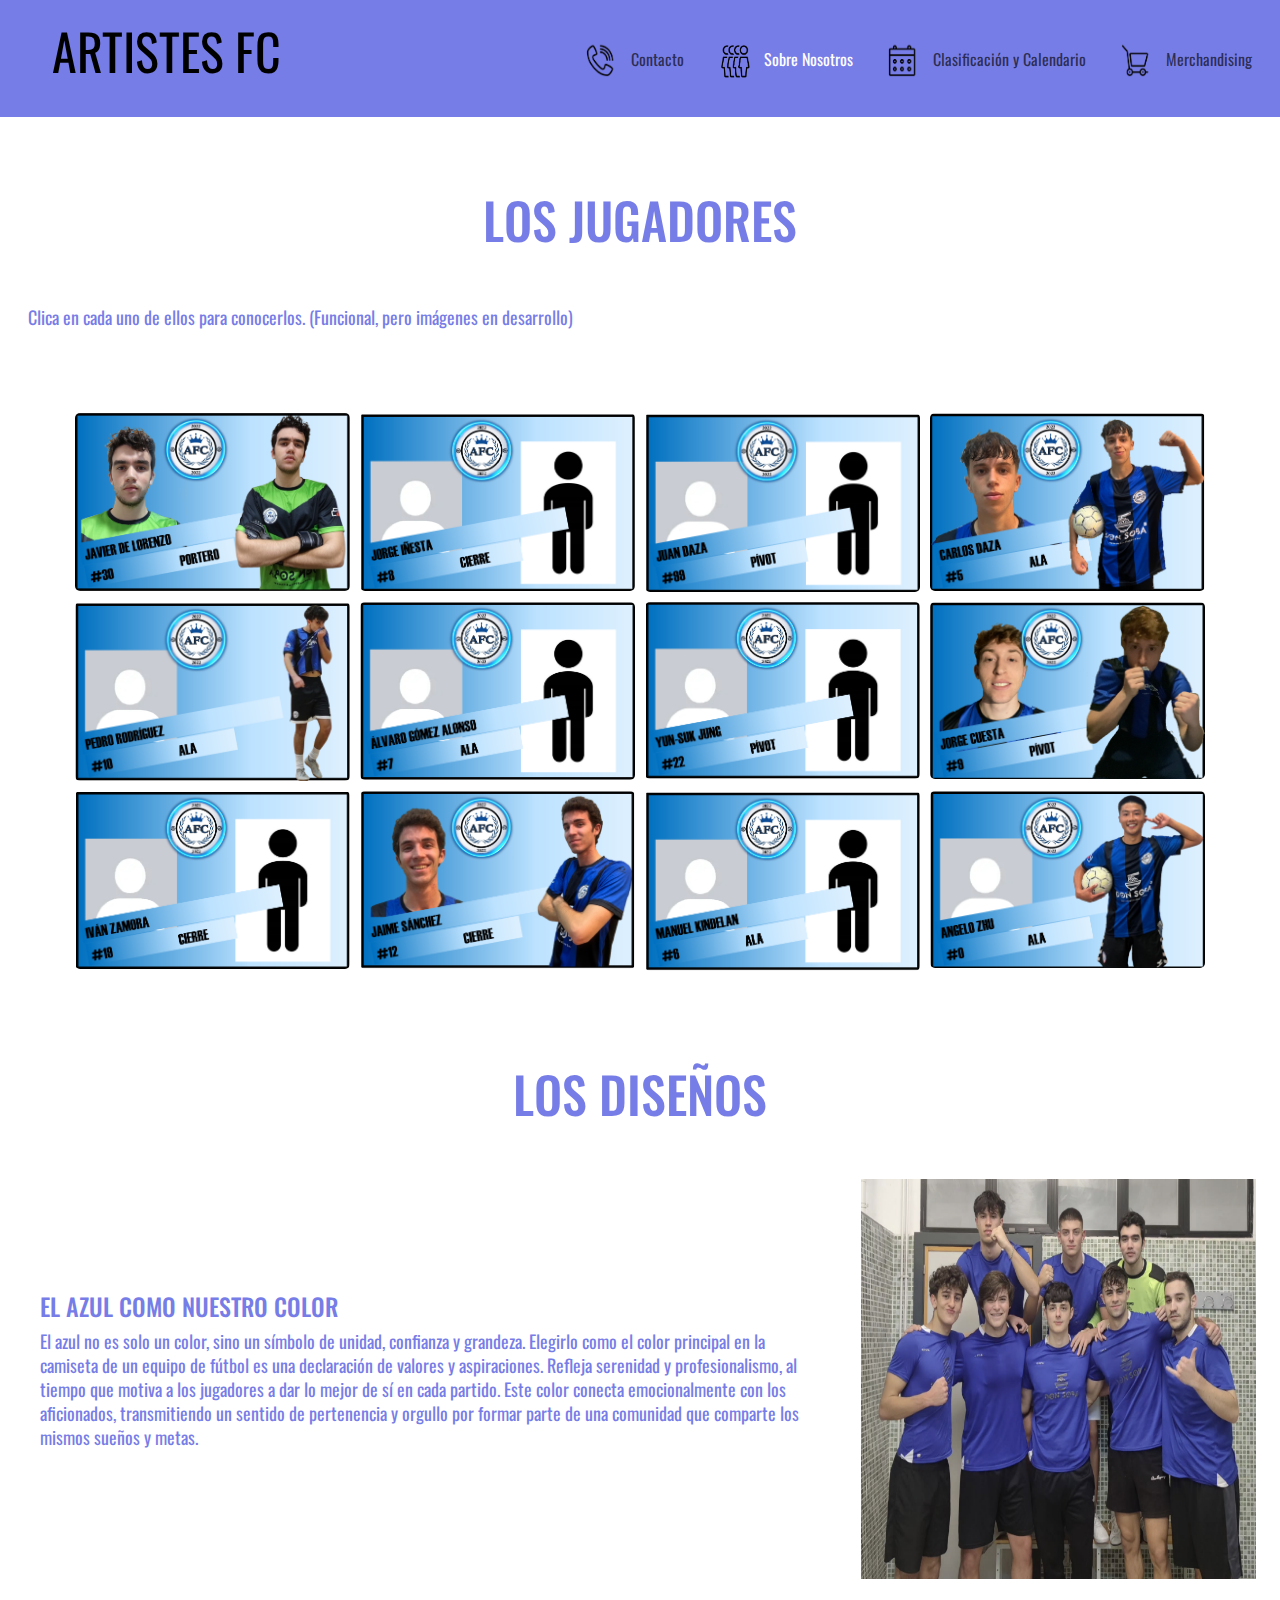
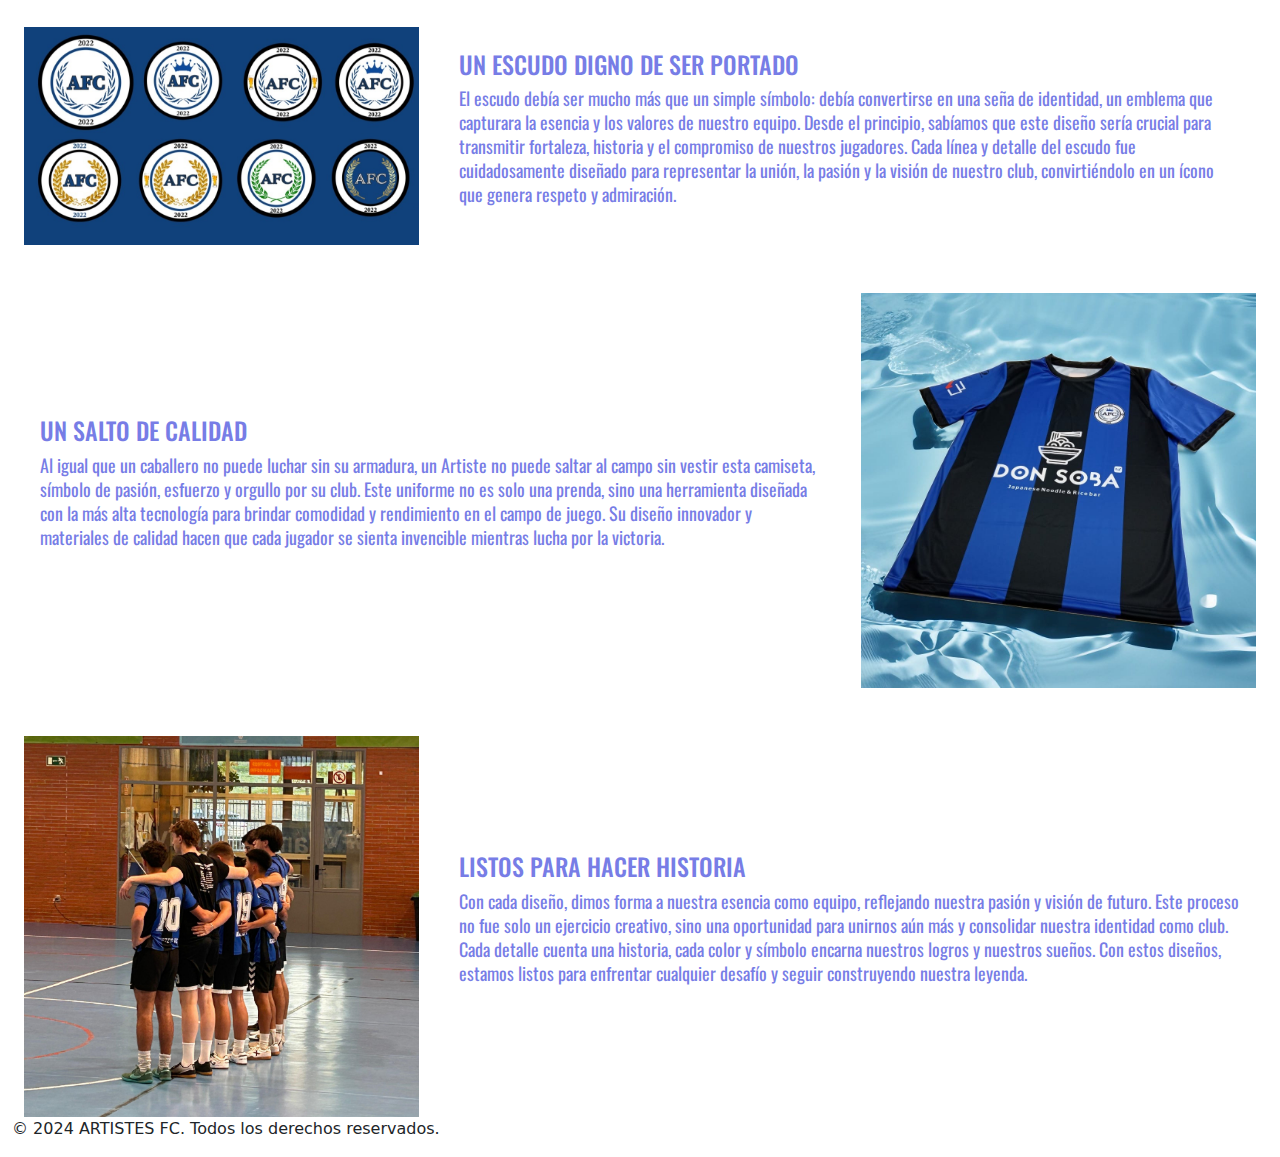
==== commit 07d33e26: "Add files via upload" ====
--- a/pages/aboutus.html
+++ b/pages/aboutus.html
@@ -141,13 +141,7 @@
             </p>
           </div>
           <div class="col-md-4 text-center order-md-1">
-            <figure>
-              <video controls class="img-fluid">
-                <source src="../videos/remontadaepica.mp4" type="video/mp4">
-                Tu navegador no soporta el elemento de video.
-              </video>
-              <figcaption class="fuente-texto parrafo">Remontada épica al borde del silbido final. 3-2</figcaption>
-            </figure>
+            <img src="../imgs/listos.jpg" alt="Nueva Equipación" class="img-fluid imagen_escudos">
           </div>
         </div>
       </div>
--- a/css/mediaqueriesbootstrap5.css
+++ b/css/mediaqueriesbootstrap5.css
@@ -58,13 +58,14 @@
     /* Estilos específicos para Pantalla de portátil más común */
 }
 
-/* Pantalla Full HD */
-@media (min-width: 1920px) and (max-width: 1920px) and (min-height: 1080px) and (max-height: 1080px) {
-    /* Estilos específicos para Pantalla Full HD */
+/* Pantallas cercanas a Full HD */
+@media (min-width: 1900px) and (max-width: 2000px) and (min-height: 900px) and (max-height: 1100px) {
+    /* Estilos específicos para pantallas cercanas a Full HD */
     .imagen_carousel {
         height: 800px !important; 
     }
 }
+
 
 
 
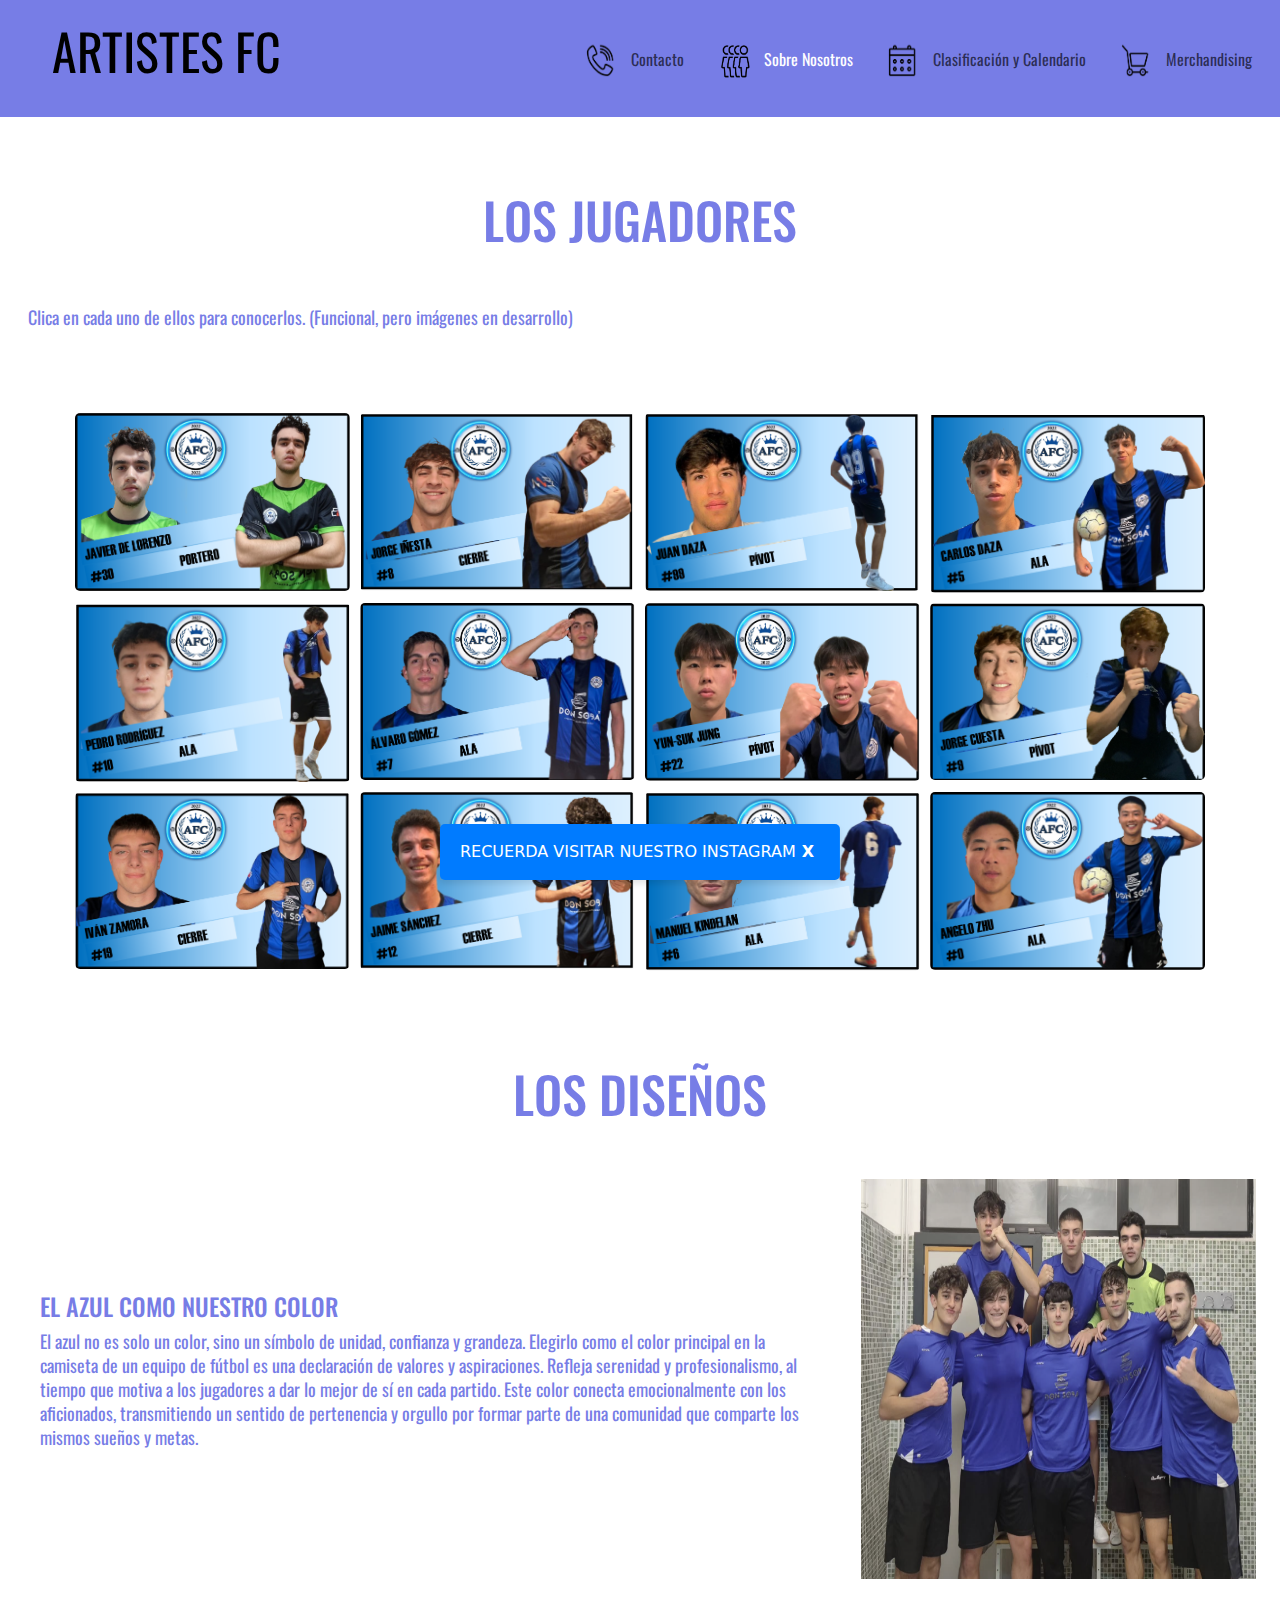
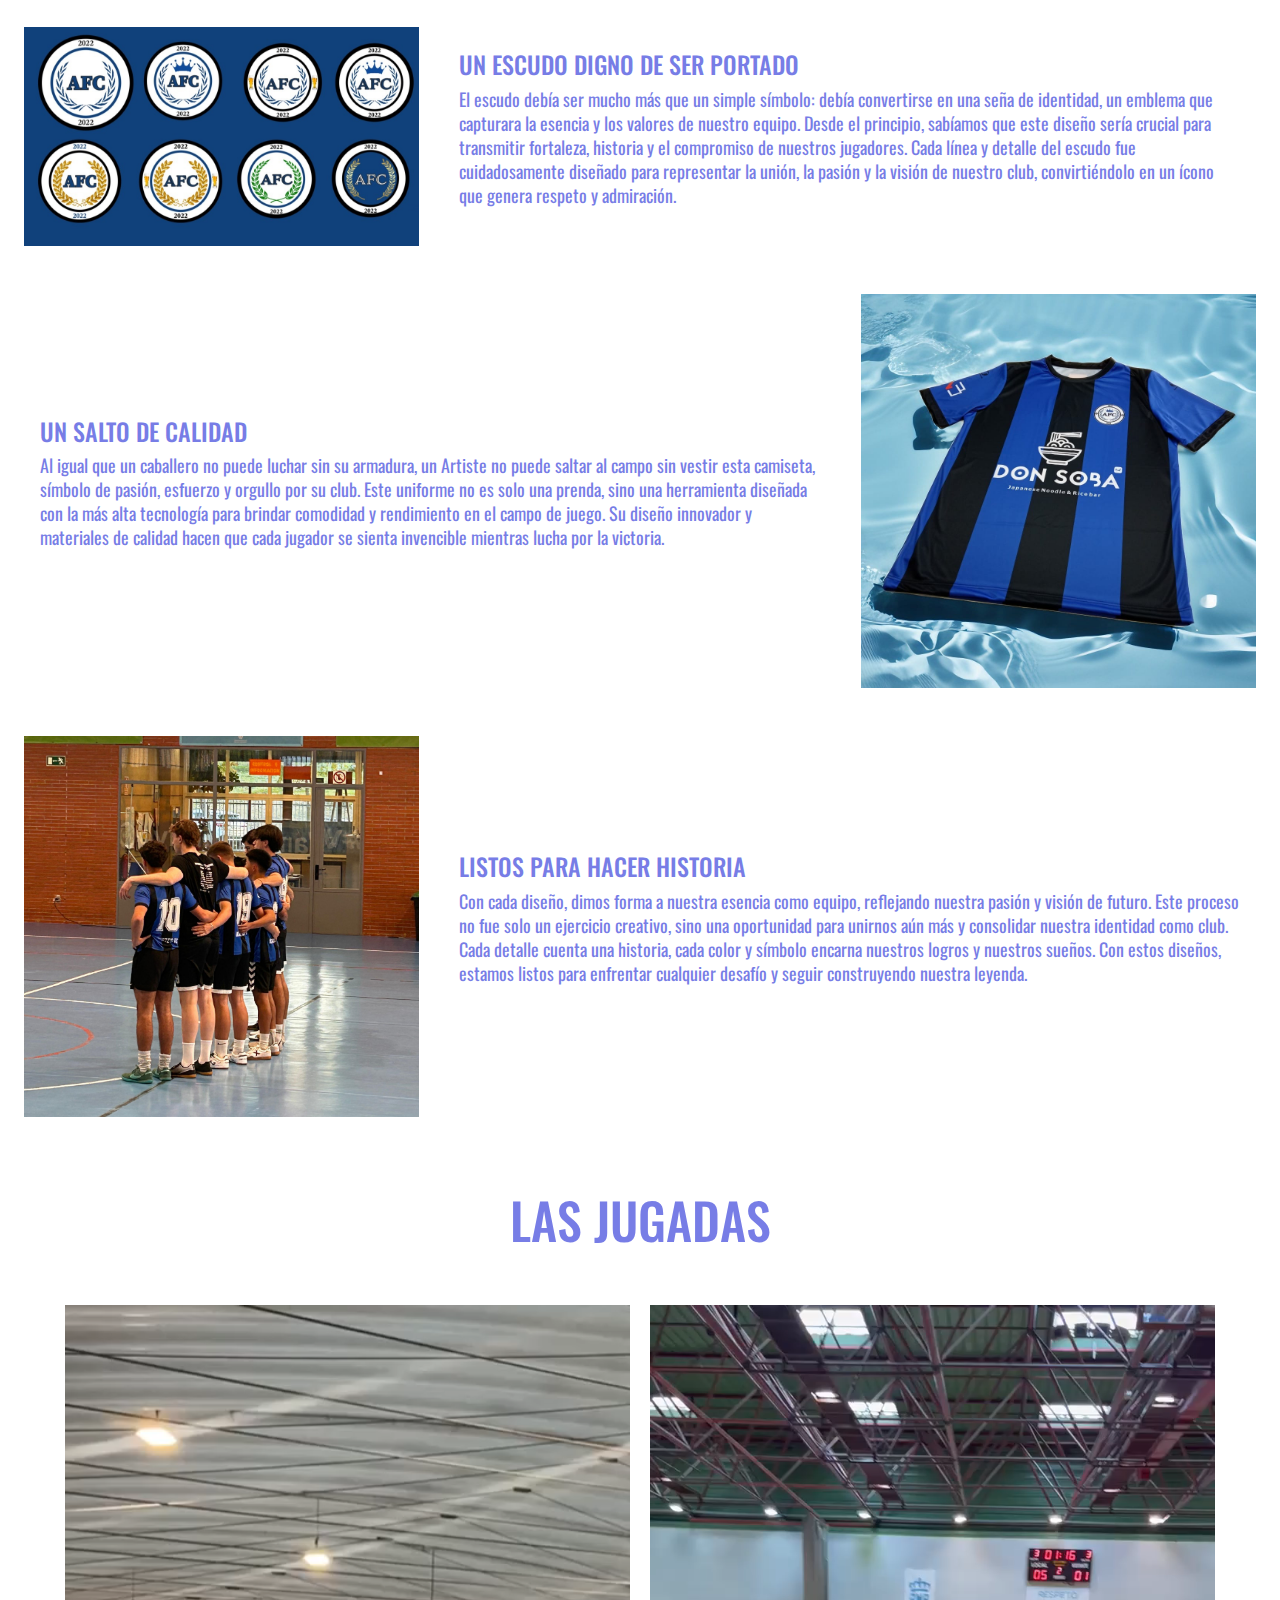
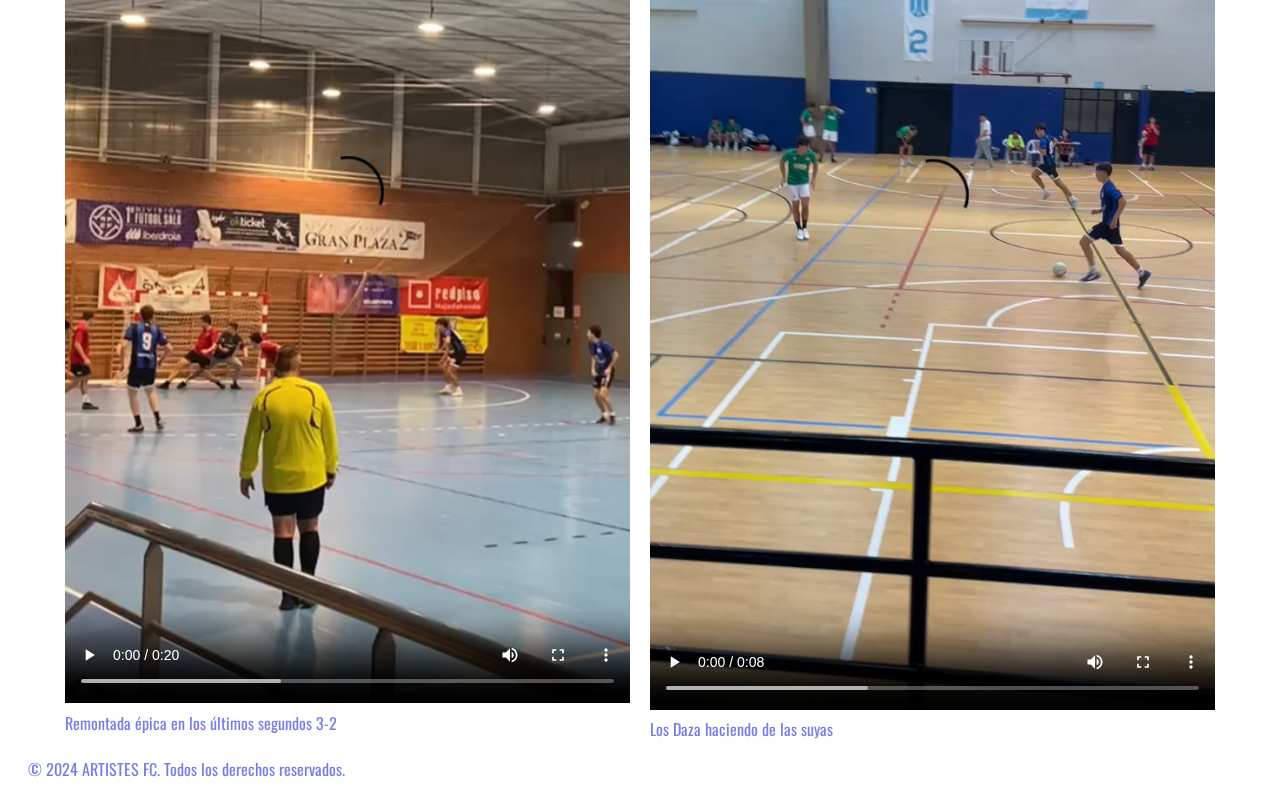
==== commit 86642916: "Add files via upload" ====
--- a/pages/aboutus.html
+++ b/pages/aboutus.html
@@ -145,12 +145,37 @@
           </div>
         </div>
       </div>
-      
+      <br><br><br>
+      <h2 class="fuente-texto titulo_jugadores">LAS JUGADAS</h2>
+      <br><br>
+      <div class="video-gallery-row">
+        <div class="video-item-col">
+            <video controls>
+                <source src="../videos/remontadaepica.mp4" type="video/mp4">
+                Tu navegador no soporta el formato de video.
+            </video>
+            <p class="video-description">Remontada épica en los últimos segundos 3-2</p>
+        </div>
+        <div class="video-item-col">
+            <video controls>
+                <source src="../videos/golcarlos.mp4" type="video/mp4">
+                Tu navegador no soporta el formato de video.
+            </video>
+            <p class="video-description">Los Daza haciendo de las suyas</p>
+        </div>
+      </div>
+    
+
       <footer>
-        <p>&copy; 2024 ARTISTES FC. Todos los derechos reservados.</p>
+        <p class="fuente-texto">&copy; 2024 ARTISTES FC. Todos los derechos reservados.</p>
       </footer>  
     </div>
+    <div class="banner" id="banner">
+      <span>RECUERDA VISITAR NUESTRO INSTAGRAM</span>
+      <button class="close-btn" onclick="closeBanner()">X</button>
+    </div>
     <script src="../js/galeria.js"></script>
+    <script src="../js/banner.js"></script>
     <script src="https://cdn.jsdelivr.net/npm/bootstrap@5.3.3/dist/js/bootstrap.bundle.min.js" integrity="sha384-YvpcrYf0tY3lHB60NNkmXc5s9fDVZLESaAA55NDzOxhy9GkcIdslK1eN7N6jIeHz" crossorigin="anonymous"></script>
   </body>
 </html>
--- a/css/mediaqueriesbootstrap5.css
+++ b/css/mediaqueriesbootstrap5.css
@@ -1,16 +1,46 @@
 /* iPhone 8 / Redmi 9 */
 @media (min-width: 393px) and (max-width: 393px) and (min-height: 851px) and (max-height: 851px) {
     /* Estilos específicos para iPhone 8 / Redmi 9 */
+    
+    .imagen_merch {
+        height: 200px !important;     
+    }
+
+    .mapa {
+        width: 200px !important;
+    }
+
+    .escudo {
+        display: none !important;
+    }
+
+    .mapa {
+        width: 300px !important;
+        height: 250px !important;
+    }
+
+    .col-8 {
+        flex: 1 1 100% !important; /* Ajusta el tamaño como una columna genérica */
+        max-width: 100% !important;
+    }
+
+    .gallery {
+        grid-template-columns: repeat(2, 1fr) !important; /* Cambia a 3 columnas */
+    }
+
     .banner {
-        position: fixed;
-        bottom: 0;
-        left: 0;
-        width: 100%;
-        transform: none;
-        border-radius: 0;
-        box-shadow: 0 -2px 4px rgba(0, 0, 0, 0.1);
-      }
-}
+        position: fixed !important;
+        bottom: 0 !important;
+        left: 50% !important;
+        transform: translateX(-50%) !important;
+        width: 100% !important;
+    }
+
+    .uni{
+        height: 200px !important;
+    }
+}
+
 
 /* iPad Mini (Vertical) */
 @media (min-width: 768px) and (max-width: 768px) and (min-height: 1024px) and (max-height: 1024px) {
@@ -31,6 +61,19 @@
     .camiseta_azul{
         height: 300px !important;
     }
+
+    .gallery {
+        grid-template-columns: repeat(3, 1fr) !important; /* Cambia a 3 columnas */
+    }
+
+    .escudo {
+        display: none !important;
+    }
+
+    .col-8 {
+        flex: 1 1 100% !important; /* Ajusta el tamaño como una columna genérica */
+        max-width: 100% !important;
+    }
 }
 
 /* iPad Pro 12.9" (Vertical) */
@@ -81,6 +124,13 @@
     font-size: 18px;
     line-height: 24px;
 }
+
+.fuente-texto.carousel{
+    text-shadow: 2px 2px 5px rgba(255, 255, 255, 1); /* Sombra blanca */
+
+}
+
+
 
 
 .texto-navbar{
@@ -334,3 +384,27 @@
     cursor: pointer;
 }
   
+.video-gallery-row {
+    display: flex;
+    gap: 20px; /* Espacio entre las columnas */
+    justify-content: center; /* Centrar las columnas */
+}
+
+.video-item-col {
+    flex: 1; /* Hacer que cada columna ocupe el mismo espacio */
+    max-width: 45%; /* Limitar el ancho máximo de las columnas */
+}
+
+.video-item-col video {
+    width: 100%; /* Hacer que el video ocupe todo el ancho disponible de la columna */
+    height: auto; /* Mantener la relación de aspecto del video */
+}
+
+.video-description {
+    font-family: "Oswald", sans-serif;
+    color:#777de6;
+}
+
+.uni{
+    height: 400px;
+}